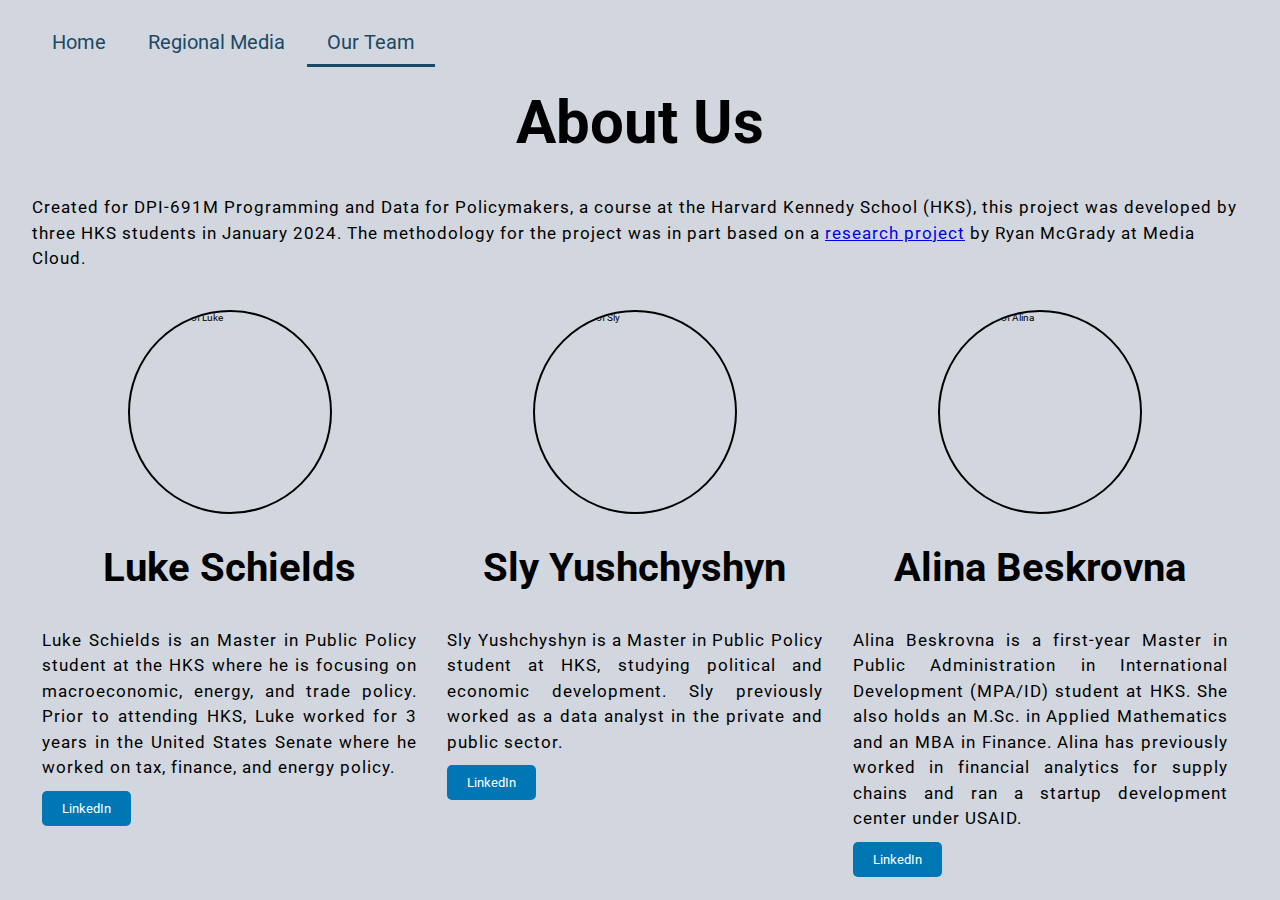
==== our-team/index.html @ b530f0f7 "added navigation for our team page" ====
<!DOCTYPE html>
<html>
    <head>
        <title>Our Team</title>
        <link href="../styles.css" rel="stylesheet" />
        <link rel="preconnect" href="https://fonts.googleapis.com">
        <link rel="preconnect" href="https://fonts.gstatic.com" crossorigin>
        <link href="https://fonts.googleapis.com/css2?family=Roboto:wght@300&display=swap" rel="stylesheet">
    </head>
    <body>
        <a href="../index.html", class="button-link-inactive">Home</a>
        <a href="../regional_media.html", class="button-link-inactive">Regional Media</a>
        <a href="index.html", class="button-link-active">Our Team</a>
        <h1>About Us</h1>

        <p>Created for DPI-691M Programming and Data for Policymakers, a course at the Harvard Kennedy School (HKS), this project was developed by three HKS students in January 2024. The methodology for the project was in part based on a <a href="https://www.mediacloud.org/research/how-the-news-talked-about-the-israel-hamas-conflict-in-its-first-month">research project</a> by Ryan McGrady at Media Cloud.
        </p>
        
        <br>

<!-- Container for the images and bios -->
<div class="container">

<!-- Luke Bio, left column-->
    <div class="column">
        <div class="card">
            <img src="luke-image.png" alt="Headshot of Luke" class="rounded-image">
            <div class="text-container">
                <h2>Luke Schields</h2>
                <p>Luke Schields is an Master in Public Policy student at the HKS where he is focusing on macroeconomic, energy, and trade policy. Prior to attending HKS, Luke worked for 3 years in the United States Senate where he worked on tax, finance, and energy policy.</p>
                <a href=https://www.linkedin.com/in/luke-schields-03a32865/ target="_black" class="linkedin-button">LinkedIn</a>
            </div>
        </div>
    </div>

<!-- Sly Bio, center colum -->
<div class="column">
    <div class="card">
        <img src="smaller.jpeg" alt="Headshot of Sly" class="rounded-image">
        <div class="text-container">
            <h2>Sly Yushchyshyn</h2>
            <p>Sly Yushchyshyn is a Master in Public Policy student at HKS, studying political and economic development. Sly previously worked as a data analyst in the private and public sector.</p>
            <a href=https://www.linkedin.com/in/syushchyshyn/ target="_black" class="linkedin-button">LinkedIn</a>
        </div>
    </div>
</div>


<!-- Alina Bio, right column -->
<div class="column">
    <div class="card">
        <img src="image-alina.png" alt="Headshot of Alina" class="rounded-image">
            <div class="text-container">
                <h2>Alina Beskrovna</h2>
                <p>Alina Beskrovna is a first-year Master in Public Administration in International Development (MPA/ID) student at HKS. She also holds an M.Sc. in Applied Mathematics and an MBA in Finance. Alina has previously worked in financial analytics for supply chains and ran a startup development center under USAID.</p>
                <a href=https://www.linkedin.com/in/abeskrovna/ target="_black" class="linkedin-button">LinkedIn</a>
            </div>
        </div>
    </div>
</div>

    </body>
</html>
---- styles.css ----
html {
	font-size: 10px;
	font-family: 'Roboto', sans-serif;
	background-color: #d2d7df;
}

body {
	width: 95%;
	padding: 20px 20px 20px 20px;
	margin-top: auto;
	margin-left: auto;
	margin-right: auto;

}

h1 {
	font-size: 60px;
	text-align: center;
	margin: 0;
	padding: 20px 0;
	color: black;
}

h2 {
	font-size: 40px;
	text-align: left;
	margin: 0;
	padding: 20px 0;
	color: black;
}

p {
	width: 100%;
	font-size: 17px;
	line-height: 1.5;
	letter-spacing: 1px;

}

div {
	display: block;
}

hr {
	border: 1px solid black;
	margin: 30px auto;
	width: 50%;
	text-align: center;
}

.centered {
  width: 1000px; /* Adjust the width as needed */
  margin: auto;
  /*position: static;*/
  top: 50%;
  left: 50%;
}

.centered-clipped {
	width: 1000px;
 	margin: auto;
 	top: 50px;
 	left: 50%;
}

/*button styles */
.content {
	max-width: 50%;
	align-content: center;
	align-items: center;
}

.button-link-inactive{
	font-size: 20px;
	display: inline-block;
	padding: 10px 20px;
	text-decoration: none;
	background-color: #d2d7df;
	color: #1b4965;
}

.button-link-inactive:hover {
	background-color: #1b4965;
	color: #fff;
}

.button-link-active {
	font-size: 20px;
	display: inline-block;
	padding: 10px 20px;
	text-decoration: none;
	background-color: #d2d7df;
	color: #1b4965;
	border-bottom-width: 3px;
	border-bottom-color: #1b4965;
	border-bottom-style: solid;
}

.button-link-active:hover {
	background-color: #1b4965;
	color: #fff;
}

/* Add a class to the image and apply border-radius */
.rounded-image {
    border-radius: 50%; /* Set to 50% for a circular shape */
    width: 200px; /* Set the desired width */
    height: 200px; /* Set the desired height */
    justify-content: center;
    align-items: center; /* center the image*/
    object-fit: cover; /* Maintain aspect ratio and cover the container */
    border: 2px solid #000; /* Add a 2px solid black border */
}

/* Create a class for the container */
.container {
    display: flex; /* Use flexbox for layout */
}

/* Create a class for the column */
.column {
    flex-grow: 1; /* Allow columns to grow and take available space */
    width: 200px; /* Set the desired width for each column */
    height: 100px; /* Set the desired height for each column */
    margin-right: 10px; /* Adjust as needed */
}

/* Create a class for the card */
.card {
    display: flex;
    flex-direction: column;
    justify-content: center;
    align-items: center;
    border: 0px solid #800000; /* Add a border around the card */
    padding: 10px; /* Add padding to the card */
}

/* Create a class for the text container */
.text-container {
    margin-top: 10px; /* Add margin between image and text */
}

/* Style the heading within the card */
.card h2 {
    text-align: center; /* Center the heading text */
    margin-bottom: 10px; /* Add some space below the heading */
}

/* Style the text within the the card */
.card p {
	text-align: justify; /* justify the bio text */
	margin-bottom: 10px;
}

/* Style the LinkedIn button */
.linkedin-button {
    display: inline-block;
    padding: 10px 20px;
    background-color: #0077b5; /* LinkedIn blue color */
    color: #fff;
    text-decoration: none;
    border-radius: 5px;
    transition: background-color 0.3s ease;
    font-size: 13px;
}

/* Change button background on hover */
.linkedin-button:hover {
    background-color: #005885;
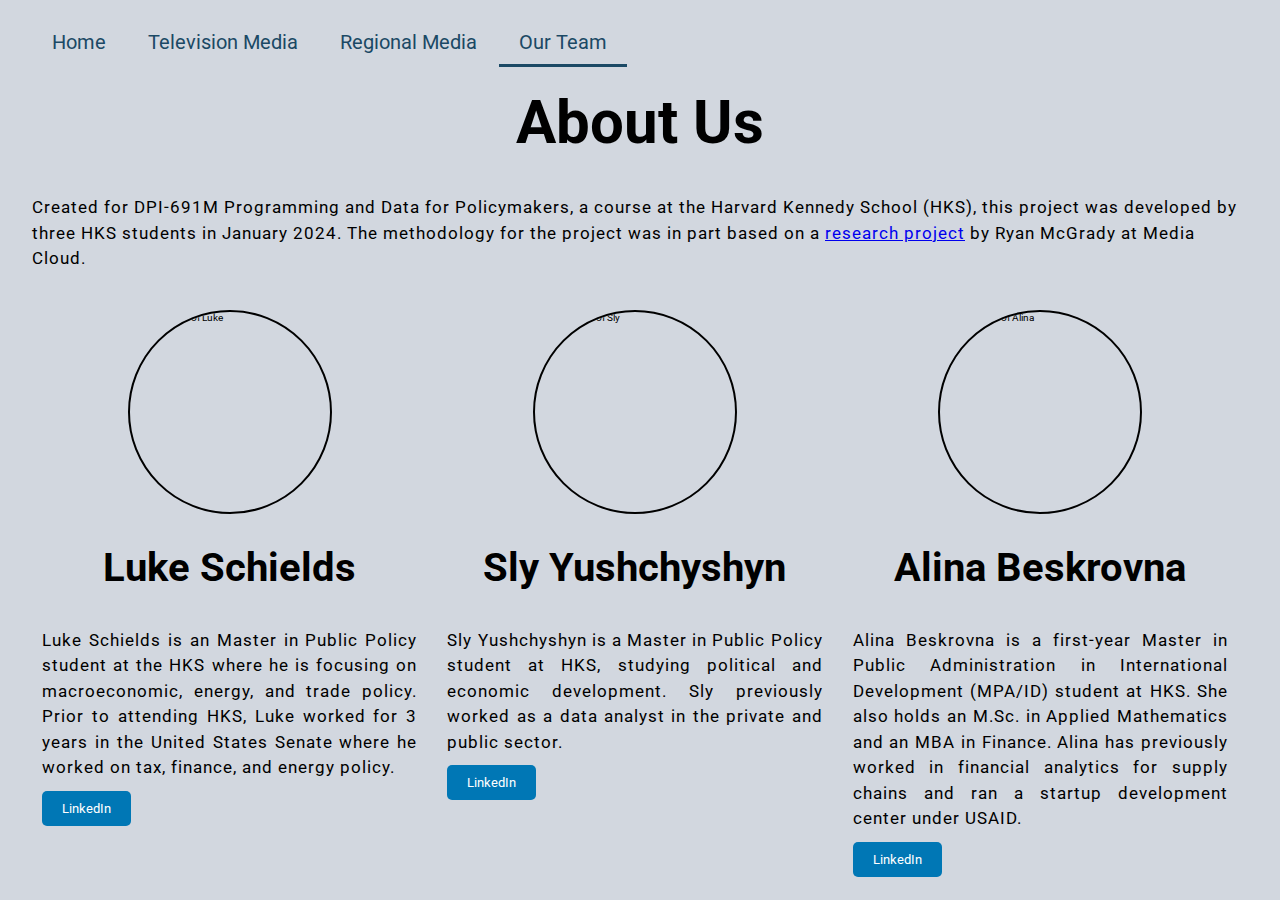
==== commit f225ca8f: "added navigation buttons for all pages" ====
--- a/our-team/index.html
+++ b/our-team/index.html
@@ -7,8 +7,11 @@
         <link rel="preconnect" href="https://fonts.gstatic.com" crossorigin>
         <link href="https://fonts.googleapis.com/css2?family=Roboto:wght@300&display=swap" rel="stylesheet">
     </head>
+
+<!-- navigation buttons -->
     <body>
         <a href="../index.html", class="button-link-inactive">Home</a>
+        <a href="tv_media.html", class="button-link-inactive">Television Media</a>
         <a href="../regional_media.html", class="button-link-inactive">Regional Media</a>
         <a href="index.html", class="button-link-active">Our Team</a>
         <h1>About Us</h1>
--- a/styles.css
+++ b/styles.css
@@ -19,6 +19,7 @@
 	margin: 0;
 	padding: 20px 0;
 	color: black;
+	font-weight: bolder;
 }
 
 h2 {
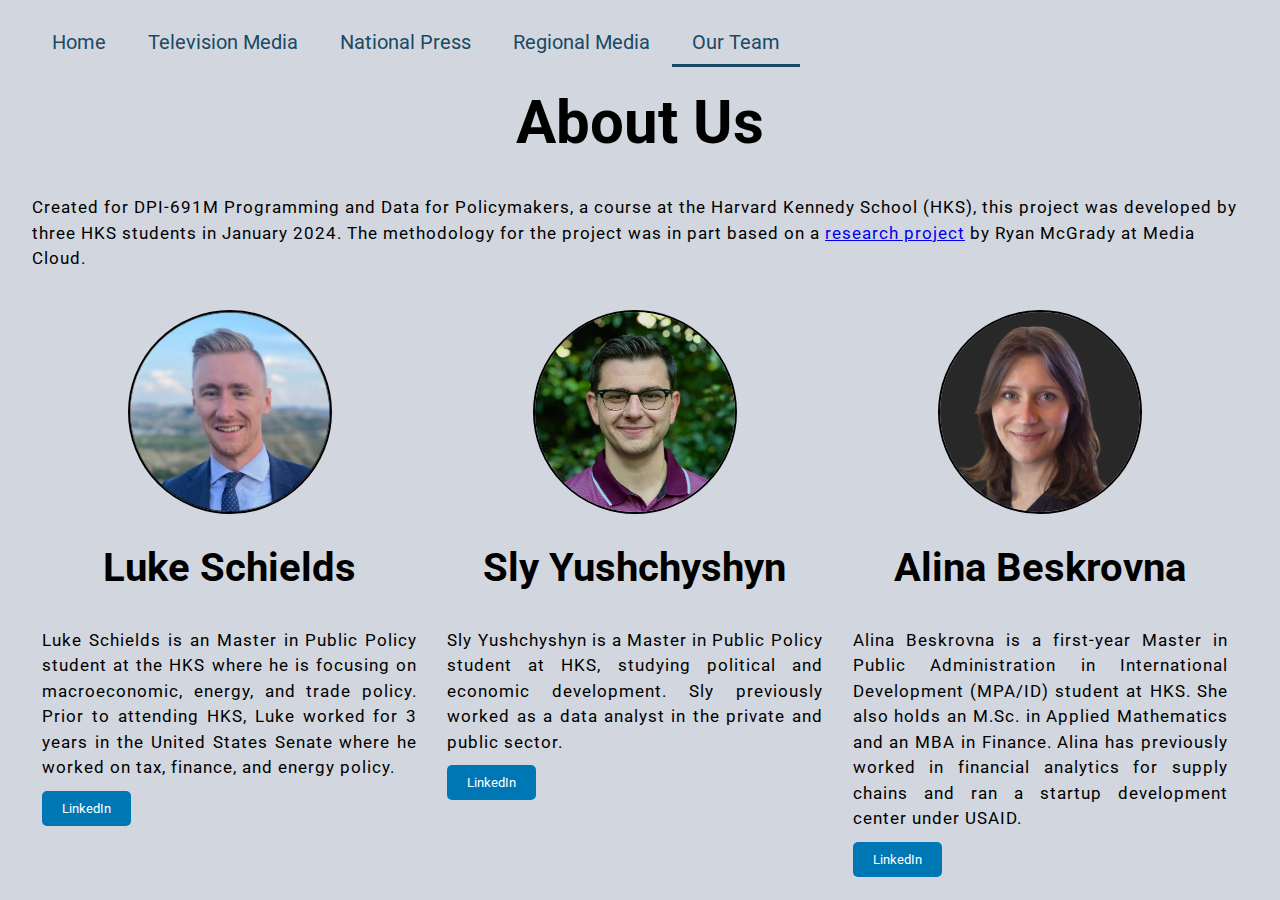
==== commit 4a803aa0: "added new tab to all pages" ====
--- a/our-team/index.html
+++ b/our-team/index.html
@@ -11,7 +11,8 @@
 <!-- navigation buttons -->
     <body>
         <a href="../index.html", class="button-link-inactive">Home</a>
-        <a href="tv_media.html", class="button-link-inactive">Television Media</a>
+        <a href="../tv_media.html", class="button-link-inactive">Television Media</a>
+        <a href="../national_press.html", class="button-link-inactive">National Press</a>
         <a href="../regional_media.html", class="button-link-inactive">Regional Media</a>
         <a href="index.html", class="button-link-active">Our Team</a>
         <h1>About Us</h1>
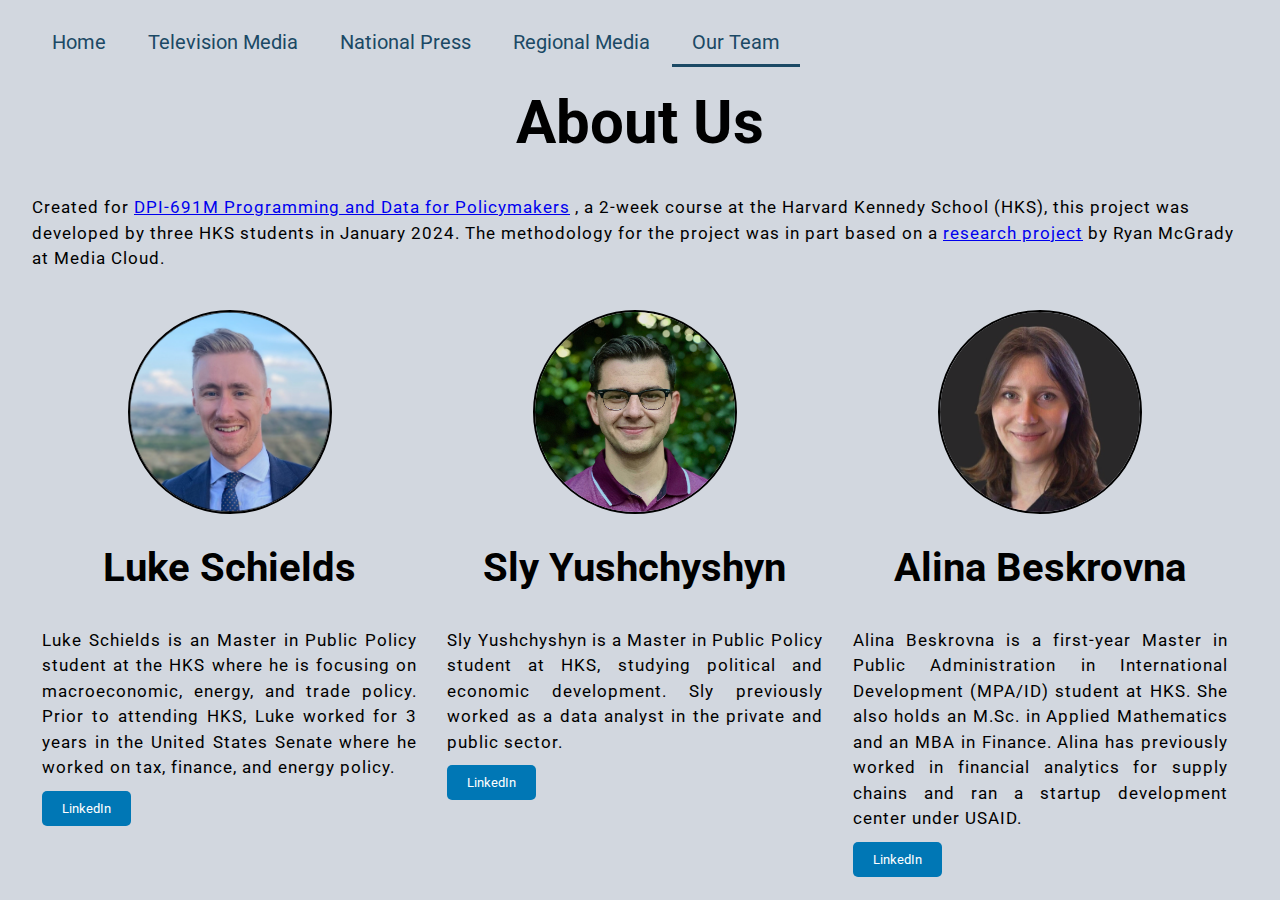
==== commit 19b814d7: "added a hyperlink to the course" ====
--- a/our-team/index.html
+++ b/our-team/index.html
@@ -17,7 +17,7 @@
         <a href="index.html", class="button-link-active">Our Team</a>
         <h1>About Us</h1>
 
-        <p>Created for DPI-691M Programming and Data for Policymakers, a course at the Harvard Kennedy School (HKS), this project was developed by three HKS students in January 2024. The methodology for the project was in part based on a <a href="https://www.mediacloud.org/research/how-the-news-talked-about-the-israel-hamas-conflict-in-its-first-month">research project</a> by Ryan McGrady at Media Cloud.
+        <p>Created for <a href="https://github.com/code4policy/2024">DPI-691M Programming and Data for Policymakers</a> , a 2-week course at the Harvard Kennedy School (HKS), this project was developed by three HKS students in January 2024. The methodology for the project was in part based on a <a href="https://www.mediacloud.org/research/how-the-news-talked-about-the-israel-hamas-conflict-in-its-first-month">research project</a> by Ryan McGrady at Media Cloud.
         </p>
         
         <br>
--- a/styles.css
+++ b/styles.css
@@ -168,9 +168,111 @@
 /* Change button background on hover */
 .linkedin-button:hover {
     background-color: #005885;
-
-
-
-
-
-
+}
+
+/* copy button */
+#copyContainer {
+    display: flex;
+    justify-content: space-between;
+    align-items: center;
+}
+
+#textToCopy {
+    background-color: #f0f0f0;
+    padding: 10px;
+    border: 1px solid black;
+    margin-bottom: 10px;
+    flex: 1; /* Allow the text to take available space */
+}
+
+#copyButton {
+    background-color: white;
+    color: black;
+    padding: 10px 20px;
+    border: none;
+    cursor: pointer;
+    font-size: 13px;
+    margin-left: 10px; /* Add margin to the left of the button */
+}
+
+
+
+/* copy button for APA citation */
+#copyContainerAPA {
+    display: flex;
+    justify-content: space-between;
+    align-items: center;
+}
+
+#textToCopyAPA {
+    background-color: #f0f0f0;
+    padding: 10px;
+    border: 1px solid black;
+    margin-bottom: 10px;
+    flex: 1; /* Allow the text to take available space */
+}
+
+#copyButtonAPA {
+    background-color: white;
+    color: black;
+    padding: 10px 20px;
+    border: none;
+    cursor: pointer;
+    font-size: 13px;
+    margin-left: 10px; /* Add margin to the left of the button */
+}
+
+/* copy button for Chicago citation */
+#copyContainerChicago {
+    display: flex;
+    justify-content: space-between;
+    align-items: center;
+}
+
+#textToCopyChicago {
+    background-color: #f0f0f0;
+    padding: 10px;
+    border: 1px solid black;
+    margin-bottom: 10px;
+    flex: 1; /* Allow the text to take available space */
+}
+
+#copyButtonChicago {
+    background-color: white;
+    color: black;
+    padding: 10px 20px;
+    border: none;
+    cursor: pointer;
+    font-size: 13px;
+    margin-left: 10px; /* Add margin to the left of the button */
+}
+
+/* copy button for MLA citation */
+#copyContainerMLA {
+    display: flex;
+    justify-content: space-between;
+    align-items: center;
+}
+
+#textToCopyMLA {
+    background-color: #f0f0f0;
+    padding: 10px;
+    border: 1px solid black;
+    margin-bottom: 10px;
+    flex: 1; /* Allow the text to take available space */
+}
+
+#copyButtonMLA {
+    background-color: white;
+    color: black;
+    padding: 10px 20px;
+    border: none;
+    cursor: pointer;
+    font-size: 13px;
+    margin-left: 10px; /* Add margin to the left of the button */
+}
+
+
+
+
+
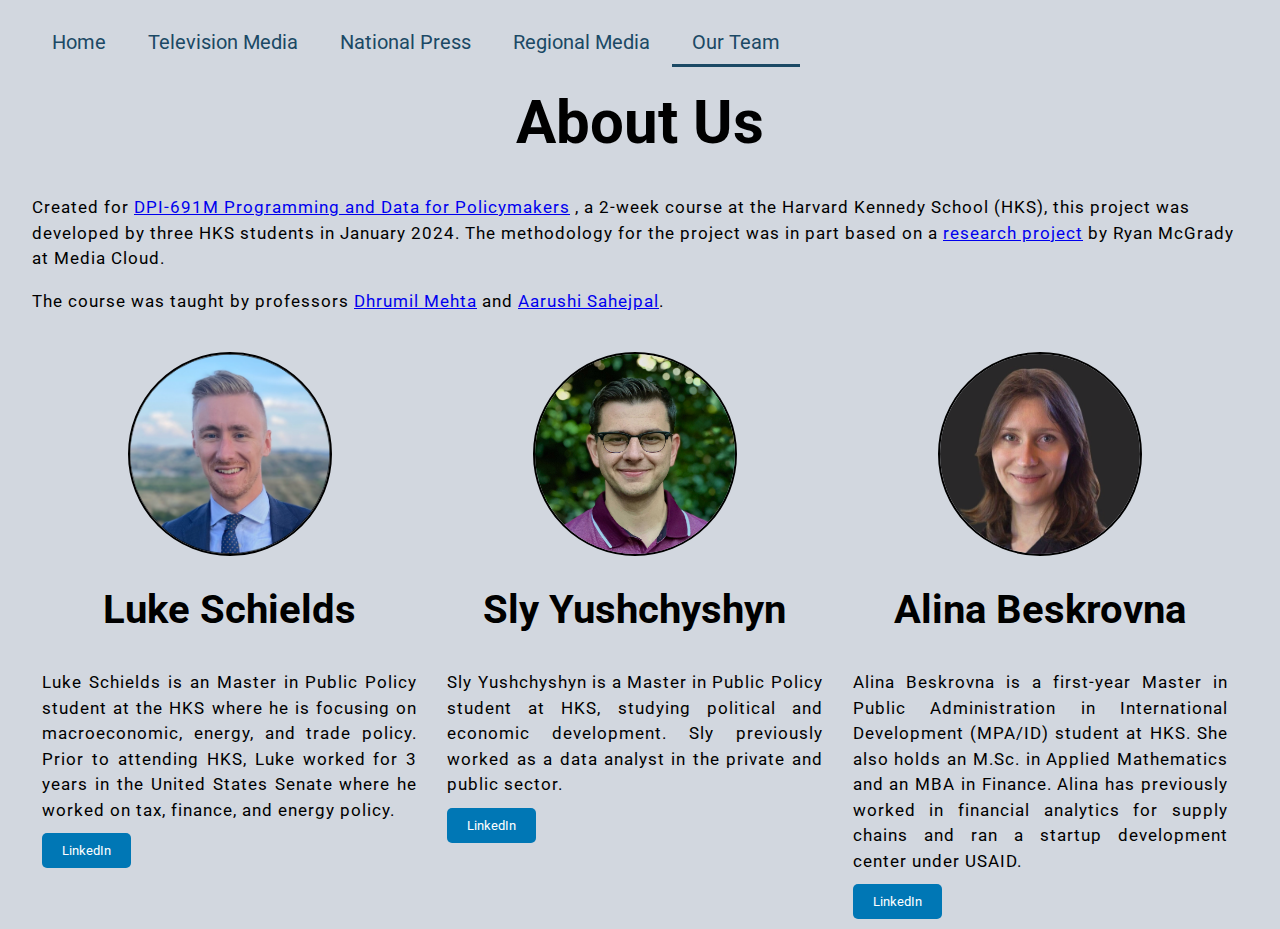
==== commit e3c92a62: "Added professors's names and hyperlinks" ====
--- a/our-team/index.html
+++ b/our-team/index.html
@@ -17,7 +17,10 @@
         <a href="index.html", class="button-link-active">Our Team</a>
         <h1>About Us</h1>
 
-        <p>Created for <a href="https://github.com/code4policy/2024">DPI-691M Programming and Data for Policymakers</a> , a 2-week course at the Harvard Kennedy School (HKS), this project was developed by three HKS students in January 2024. The methodology for the project was in part based on a <a href="https://www.mediacloud.org/research/how-the-news-talked-about-the-israel-hamas-conflict-in-its-first-month">research project</a> by Ryan McGrady at Media Cloud.
+        <p>Created for <a href="https://github.com/code4policy/2024">DPI-691M Programming and Data for Policymakers</a> , a 2-week course at the Harvard Kennedy School (HKS), this project was developed by three HKS students in January 2024. The methodology for the project was in part based on a <a href="https://www.mediacloud.org/research/how-the-news-talked-about-the-israel-hamas-conflict-in-its-first-month">research project</a> by Ryan McGrady at Media Cloud.</p>
+
+
+        <p>The course was taught by professors <a href="https://dhrumilmehta.com/">Dhrumil Mehta</a> and <a href="https://www.aarushisahejpal.com/">Aarushi Sahejpal</a>.    
         </p>
         
         <br>
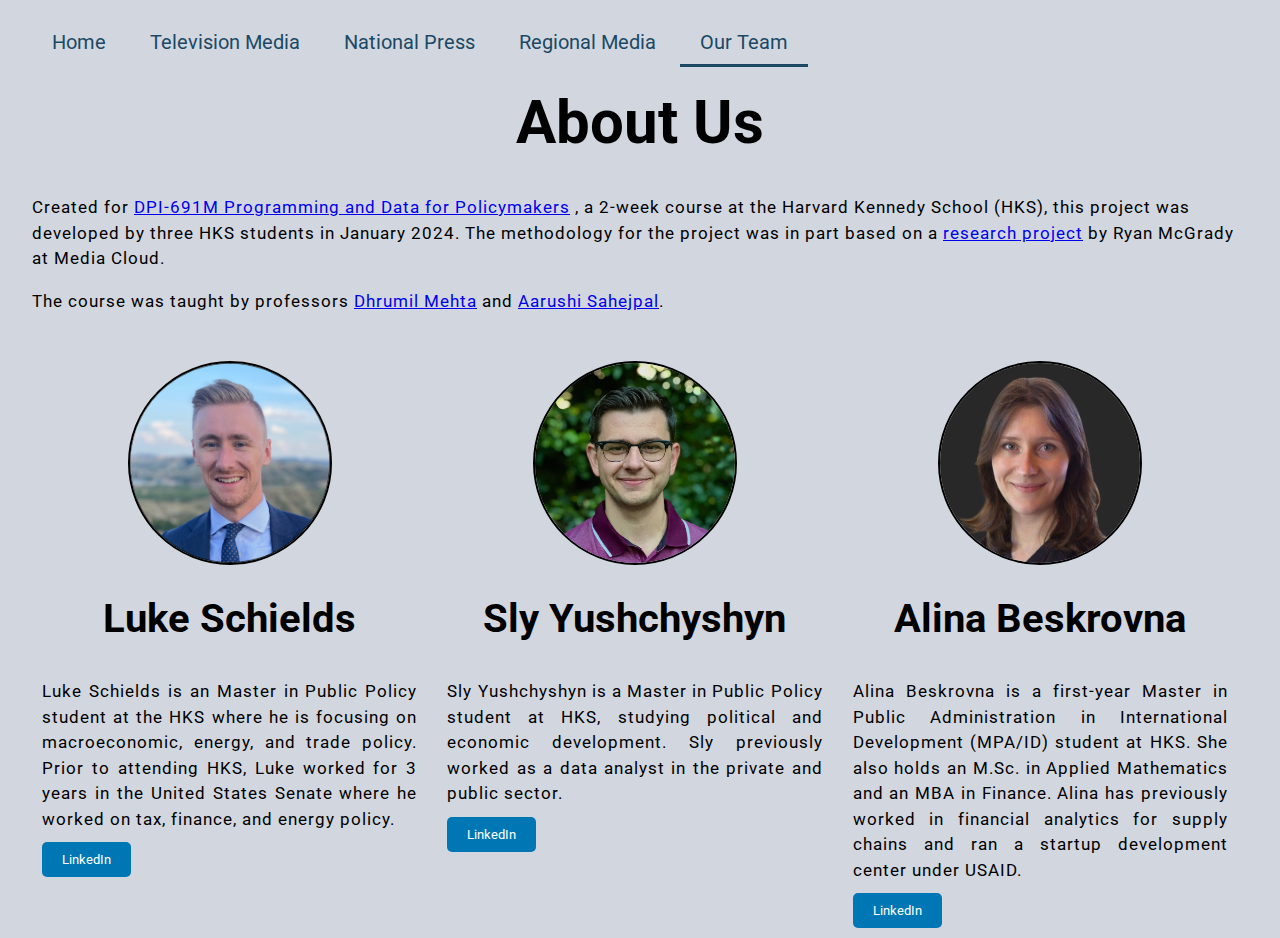
==== commit 114f712e: "added a favicon for each tab" ====
--- a/our-team/index.html
+++ b/our-team/index.html
@@ -6,6 +6,7 @@
         <link rel="preconnect" href="https://fonts.googleapis.com">
         <link rel="preconnect" href="https://fonts.gstatic.com" crossorigin>
         <link href="https://fonts.googleapis.com/css2?family=Roboto:wght@300&display=swap" rel="stylesheet">
+        <link rel="icon" type="image/png" href="../Ukraine-flag-icon-on-transparent-background-PNG.png">
     </head>
 
 <!-- navigation buttons -->
--- a/styles.css
+++ b/styles.css
@@ -1,5 +1,5 @@
 html {
-	font-size: 10px;
+	font-size: 17px;
 	font-family: 'Roboto', sans-serif;
 	background-color: #d2d7df;
 }
@@ -30,12 +30,33 @@
 	color: black;
 }
 
+h3 {
+	font-size: 30px;
+	text-align: left;
+	margin: 0;
+	color: whitesmoke;
+}
+
+h4 {
+	font-size: 25px;
+	text-align: center;
+	margin: 0;
+	color: black;
+}
+
+h5 {
+    font-size: 25px;
+    text-align: left;
+    margin-top: 3;
+    margin-bottom: 0;
+    color: black;
+}
+
 p {
 	width: 100%;
 	font-size: 17px;
 	line-height: 1.5;
 	letter-spacing: 1px;
-
 }
 
 div {
@@ -47,6 +68,21 @@
 	margin: 30px auto;
 	width: 50%;
 	text-align: center;
+}
+
+li {
+	font-size: 17px;
+}
+
+.boxed {
+  	padding: 30px;
+  	line-height: 2;
+  	margin: auto;
+  	font-weight: 1000;
+  	background-color: #1b4965;
+  	color: #fff;
+
+
 }
 
 .centered {
@@ -60,6 +96,7 @@
 .centered-clipped {
 	width: 1000px;
  	margin: auto;
+    text-align: center;
  	top: 50px;
  	left: 50%;
 }
@@ -168,6 +205,15 @@
 /* Change button background on hover */
 .linkedin-button:hover {
     background-color: #005885;
+} 
+
+.dlbutton {
+	color: #fff;
+	font-size: 20px;
+	display: inline-block;
+	padding: 10px 20px;
+	text-decoration: none;
+	background-color: #1b4965;
 }
 
 /* copy button */
@@ -195,8 +241,6 @@
     margin-left: 10px; /* Add margin to the left of the button */
 }
 
-
-
 /* copy button for APA citation */
 #copyContainerAPA {
     display: flex;
@@ -271,8 +315,3 @@
     font-size: 13px;
     margin-left: 10px; /* Add margin to the left of the button */
 }
-
-
-
-
-
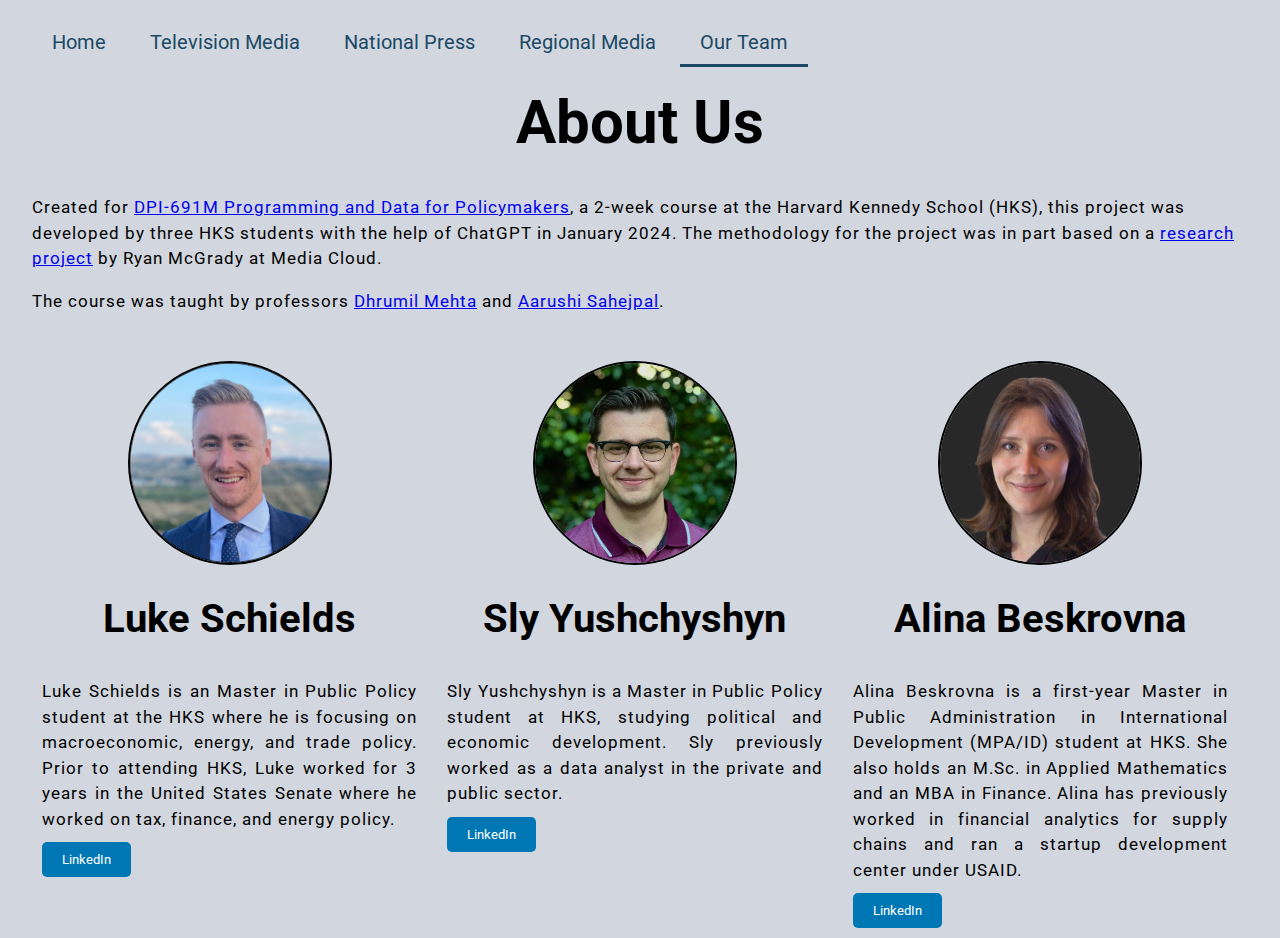
==== commit 511ad163: "fixed minor formatting issue" ====
--- a/our-team/index.html
+++ b/our-team/index.html
@@ -18,7 +18,7 @@
         <a href="index.html", class="button-link-active">Our Team</a>
         <h1>About Us</h1>
 
-        <p>Created for <a href="https://github.com/code4policy/2024">DPI-691M Programming and Data for Policymakers</a> , a 2-week course at the Harvard Kennedy School (HKS), this project was developed by three HKS students in January 2024. The methodology for the project was in part based on a <a href="https://www.mediacloud.org/research/how-the-news-talked-about-the-israel-hamas-conflict-in-its-first-month">research project</a> by Ryan McGrady at Media Cloud.</p>
+        <p>Created for <a href="https://github.com/code4policy/2024">DPI-691M Programming and Data for Policymakers</a>, a 2-week course at the Harvard Kennedy School (HKS), this project was developed by three HKS students with the help of ChatGPT in January 2024. The methodology for the project was in part based on a <a href="https://www.mediacloud.org/research/how-the-news-talked-about-the-israel-hamas-conflict-in-its-first-month">research project</a> by Ryan McGrady at Media Cloud.</p>
 
 
         <p>The course was taught by professors <a href="https://dhrumilmehta.com/">Dhrumil Mehta</a> and <a href="https://www.aarushisahejpal.com/">Aarushi Sahejpal</a>.    
--- a/styles.css
+++ b/styles.css
@@ -72,10 +72,11 @@
 
 li {
 	font-size: 17px;
+    line-height: 1.5;
 }
 
 .boxed {
-  	padding: 30px;
+  	padding: 10px 30px 20px;
   	line-height: 2;
   	margin: auto;
   	font-weight: 1000;
@@ -315,3 +316,33 @@
     font-size: 13px;
     margin-left: 10px; /* Add margin to the left of the button */
 }
+
+#wordcloud-container {
+    display: flex;
+    flex-wrap: wrap;
+    gap: 20px;
+    justify-content: center;
+    align-items: center;
+}
+
+.wordcloud-card {
+    text-align: center;
+    width: 45%;
+    max-width: 45%;
+    margin-bottom: 10px;
+    display: flex;
+    flex-direction: column;
+    align-items: center;
+}
+
+.wordcloud-title {
+    font-weight: bold;
+    color: black;
+    margin-bottom: 5px; /* Add some margin below the title */
+}
+
+.wordcloud-image {
+    max-width: 100%;
+    height: auto;
+}
+
